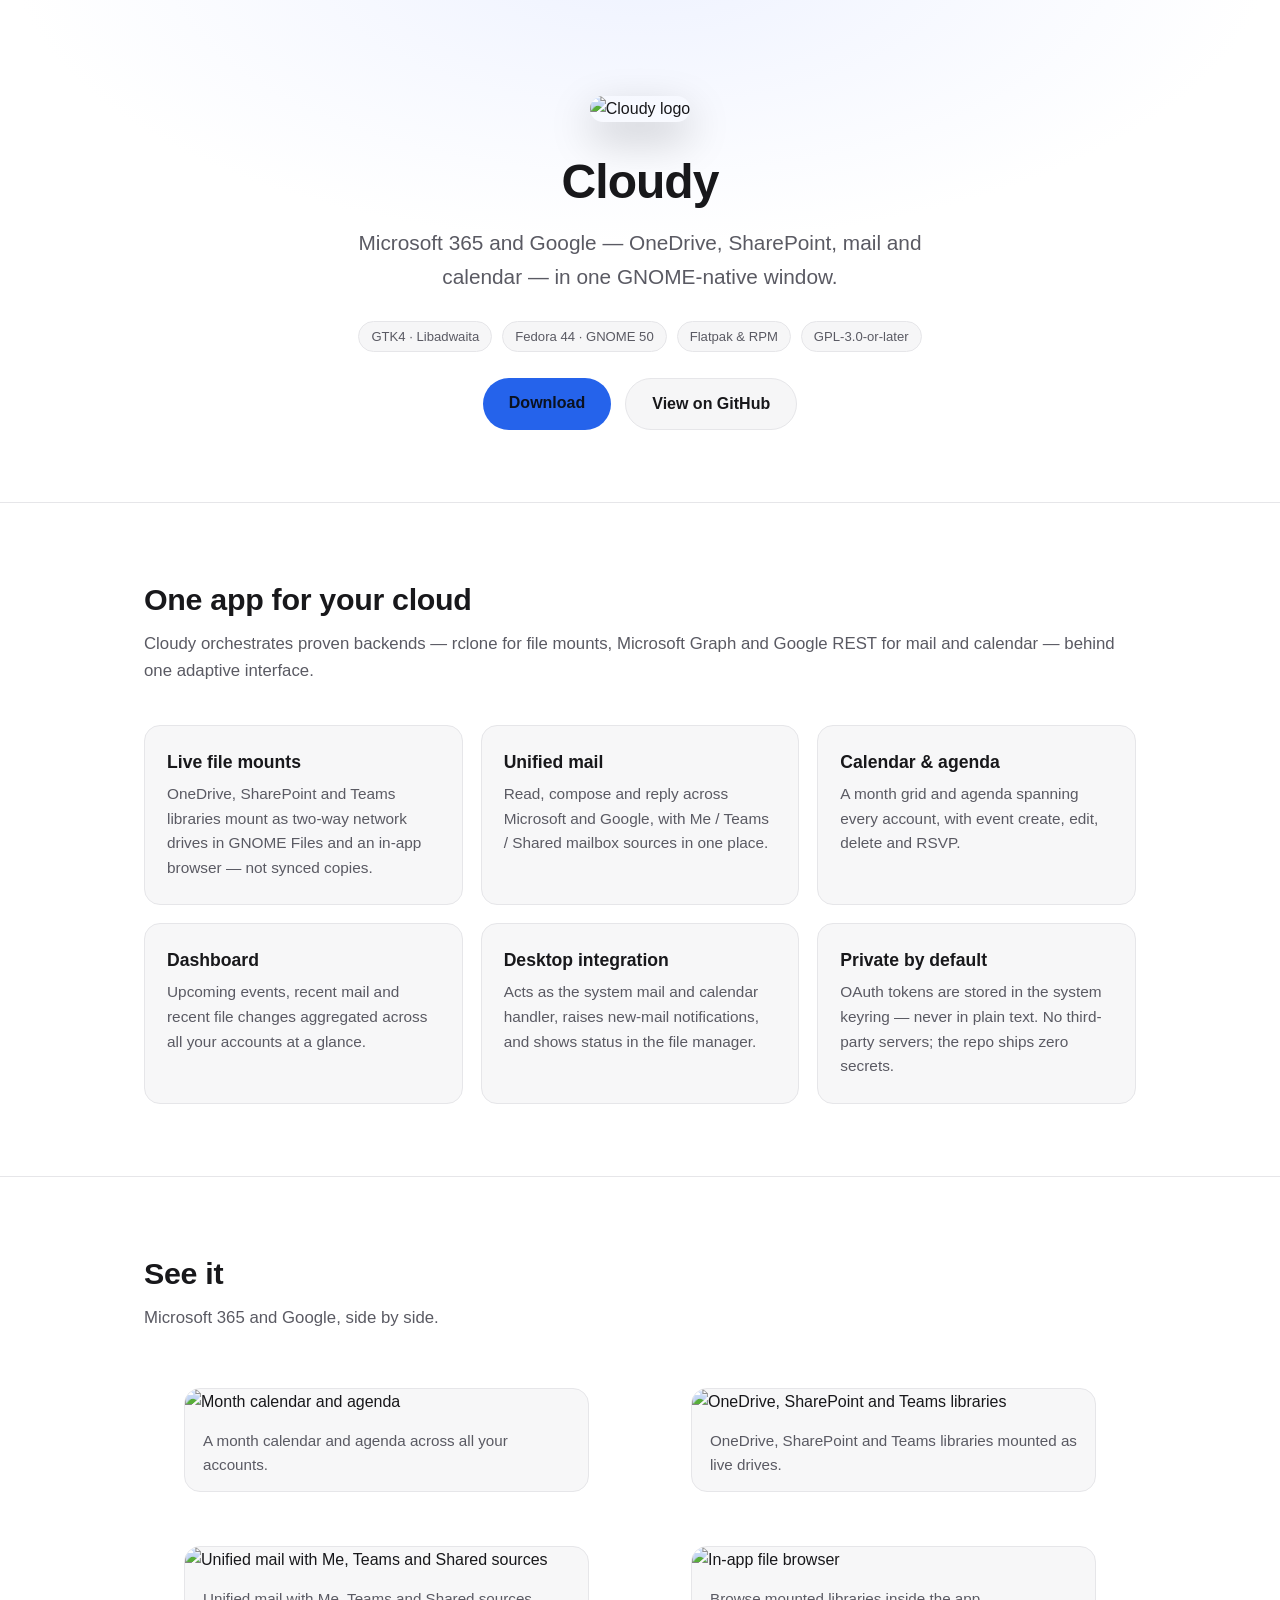
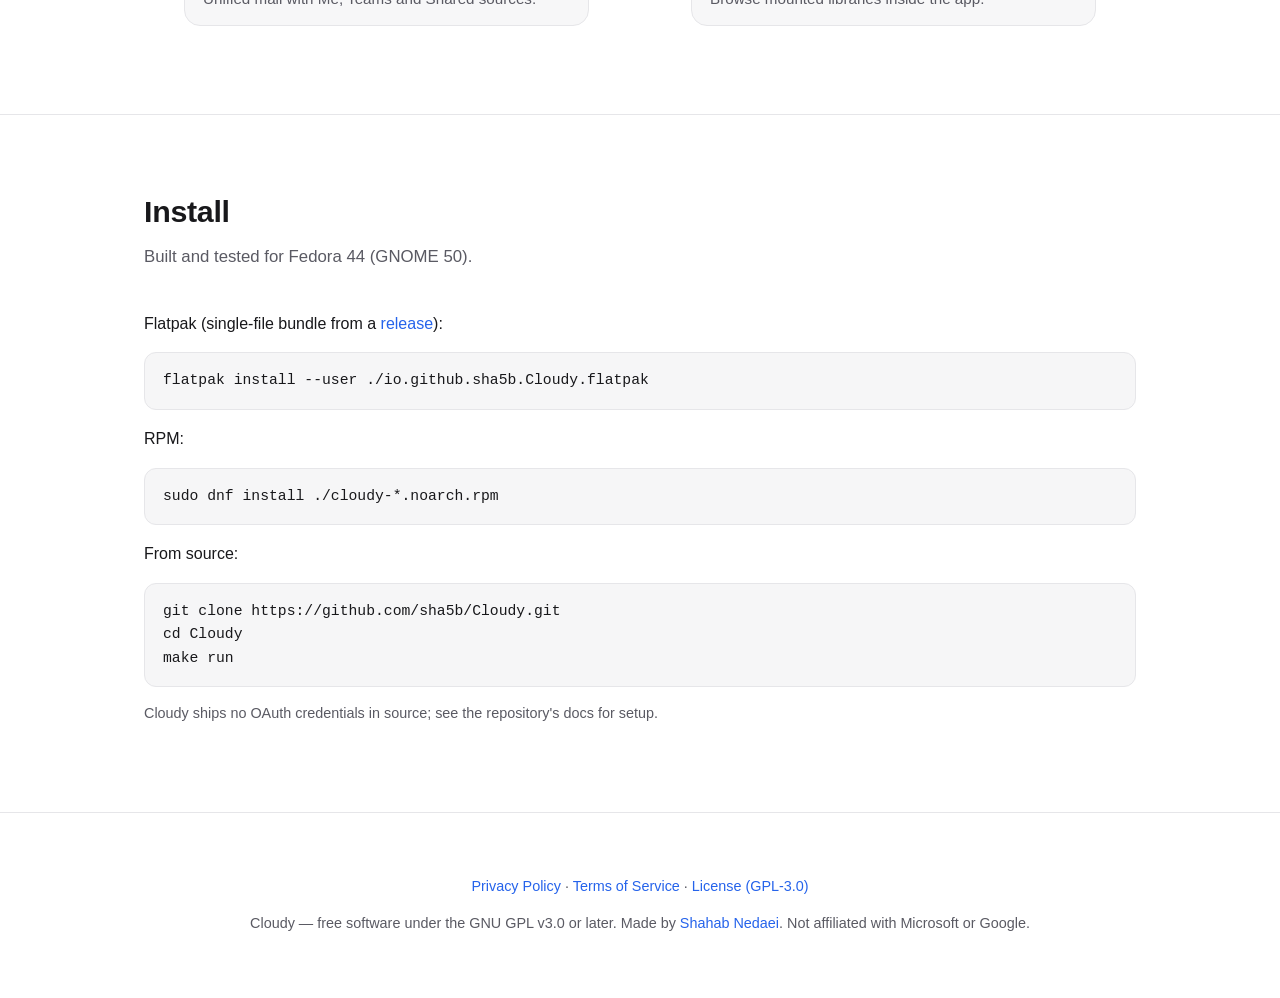
==== docs/index.html @ 413b8b15 "Style Update" ====
<!DOCTYPE html>
<!--
SPDX-License-Identifier: GPL-3.0-or-later
SPDX-FileCopyrightText: 2026 Shahab Nedaei
-->
<html lang="en">
<head>
  <meta charset="UTF-8" />
  <meta name="viewport" content="width=device-width, initial-scale=1.0" />
  <title>Cloudy — OneDrive, SharePoint & unified mail on Linux</title>
  <meta name="description" content="A native GTK4/Libadwaita app bringing Microsoft 365 (OneDrive, SharePoint, Teams, Mail, Calendar) and Google (Gmail, Calendar, Drive) into one GNOME-native window on Fedora." />
  <meta property="og:title" content="Cloudy" />
  <meta property="og:description" content="Microsoft 365 and Google — OneDrive, SharePoint, mail and calendar — in one GNOME-native app." />
  <meta property="og:image" content="https://raw.githubusercontent.com/sha5b/Cloudy/main/docs/assets/og-image.png" />
  <meta property="og:image:width" content="1200" />
  <meta property="og:image:height" content="630" />
  <meta property="og:type" content="website" />
  <meta property="og:url" content="https://sha5b.github.io/Cloudy/" />
  <meta name="twitter:card" content="summary_large_image" />
  <meta name="twitter:title" content="Cloudy" />
  <meta name="twitter:description" content="Microsoft 365 and Google — OneDrive, SharePoint, mail and calendar — in one GNOME-native app." />
  <meta name="twitter:image" content="https://raw.githubusercontent.com/sha5b/Cloudy/main/docs/assets/og-image.png" />
  <link rel="icon" href="assets/favicon.ico" sizes="any" />
  <link rel="icon" type="image/png" href="assets/favicon-32.png" />
  <link rel="stylesheet" href="assets/site.css" />
</head>
<body>

  <header class="hero">
    <img class="logo" src="assets/logo.svg" alt="Cloudy logo" />
    <h1>Cloudy</h1>
    <p class="tagline">Microsoft&nbsp;365 and Google — OneDrive, SharePoint, mail and calendar — in one GNOME-native window.</p>
    <div class="badges">
      <span class="badge">GTK4 · Libadwaita</span>
      <span class="badge">Fedora 44 · GNOME 50</span>
      <span class="badge">Flatpak &amp; RPM</span>
      <span class="badge">GPL-3.0-or-later</span>
    </div>
    <div class="cta">
      <a class="btn primary" href="https://github.com/sha5b/Cloudy/releases">Download</a>
      <a class="btn ghost" href="https://github.com/sha5b/Cloudy">View on GitHub</a>
    </div>
  </header>

  <section id="features">
    <div class="wrap">
      <h2>One app for your cloud</h2>
      <p class="lead">Cloudy orchestrates proven backends — rclone for file mounts, Microsoft&nbsp;Graph and Google&nbsp;REST for mail and calendar — behind one adaptive interface.</p>
      <div class="features">
        <div class="feature">
          <h3>Live file mounts</h3>
          <p>OneDrive, SharePoint and Teams libraries mount as two-way network drives in GNOME Files and an in-app browser — not synced copies.</p>
        </div>
        <div class="feature">
          <h3>Unified mail</h3>
          <p>Read, compose and reply across Microsoft and Google, with Me / Teams / Shared mailbox sources in one place.</p>
        </div>
        <div class="feature">
          <h3>Calendar &amp; agenda</h3>
          <p>A month grid and agenda spanning every account, with event create, edit, delete and RSVP.</p>
        </div>
        <div class="feature">
          <h3>Dashboard</h3>
          <p>Upcoming events, recent mail and recent file changes aggregated across all your accounts at a glance.</p>
        </div>
        <div class="feature">
          <h3>Desktop integration</h3>
          <p>Acts as the system mail and calendar handler, raises new-mail notifications, and shows status in the file manager.</p>
        </div>
        <div class="feature">
          <h3>Private by default</h3>
          <p>OAuth tokens are stored in the system keyring — never in plain text. No third-party servers; the repo ships zero secrets.</p>
        </div>
      </div>
    </div>
  </section>

  <section id="screenshots">
    <div class="wrap">
      <h2>See it</h2>
      <p class="lead">Microsoft&nbsp;365 and Google, side by side.</p>
      <div class="shots">
        <figure class="shot">
          <img src="assets/calendar.png" alt="Month calendar and agenda" loading="lazy" />
          <figcaption>A month calendar and agenda across all your accounts.</figcaption>
        </figure>
        <figure class="shot">
          <img src="assets/files-libraries.png" alt="OneDrive, SharePoint and Teams libraries" loading="lazy" />
          <figcaption>OneDrive, SharePoint and Teams libraries mounted as live drives.</figcaption>
        </figure>
        <figure class="shot">
          <img src="assets/mail.png" alt="Unified mail with Me, Teams and Shared sources" loading="lazy" />
          <figcaption>Unified mail with Me, Teams and Shared sources.</figcaption>
        </figure>
        <figure class="shot">
          <img src="assets/files-browser.png" alt="In-app file browser" loading="lazy" />
          <figcaption>Browse mounted libraries inside the app.</figcaption>
        </figure>
      </div>
    </div>
  </section>

  <section id="install" class="install">
    <div class="wrap">
      <h2>Install</h2>
      <p class="lead">Built and tested for Fedora&nbsp;44 (GNOME&nbsp;50).</p>
      <p>Flatpak (single-file bundle from a <a href="https://github.com/sha5b/Cloudy/releases">release</a>):</p>
      <pre>flatpak install --user ./io.github.sha5b.Cloudy.flatpak</pre>
      <p>RPM:</p>
      <pre>sudo dnf install ./cloudy-*.noarch.rpm</pre>
      <p>From source:</p>
      <pre>git clone https://github.com/sha5b/Cloudy.git
cd Cloudy
make run</pre>
      <p class="note">Cloudy ships no OAuth credentials in source; see the repository's docs for setup.</p>
    </div>
  </section>

  <footer>
    <p>
      <a href="privacy.html">Privacy Policy</a> ·
      <a href="terms.html">Terms of Service</a> ·
      <a href="https://github.com/sha5b/Cloudy/blob/main/COPYING">License (GPL-3.0)</a>
    </p>
    <p>Cloudy — free software under the GNU GPL v3.0 or later.
      Made by <a href="https://github.com/sha5b">Shahab Nedaei</a>.
      Not affiliated with Microsoft or Google.</p>
  </footer>

</body>
</html>
---- docs/assets/site.css ----
/* SPDX-License-Identifier: GPL-3.0-or-later
 * SPDX-FileCopyrightText: 2026 Shahab Nedaei
 * Cloudy project page styles. */

:root {
  --bg: #ffffff;
  --bg-2: #f6f6f7;
  --card: #f7f7f8;
  --line: #e6e6e9;
  --fg: #18181b;
  --fg-dim: #5a5a63;
  --accent: #2563eb;
  --radius: 16px;
  --maxw: 1040px;
}

* { box-sizing: border-box; }

html { scroll-behavior: smooth; }

body {
  margin: 0;
  background: var(--bg);
  color: var(--fg);
  font-family: -apple-system, "Inter", "Cantarell", "Segoe UI", Roboto, sans-serif;
  line-height: 1.6;
  -webkit-font-smoothing: antialiased;
}

a { color: var(--accent); text-decoration: none; }
a:hover { text-decoration: underline; }

.wrap { max-width: var(--maxw); margin: 0 auto; padding: 0 24px; }

/* Hero */
.hero {
  text-align: center;
  padding: 96px 24px 72px;
  background: radial-gradient(900px 420px at 50% -10%, #eef2ff 0%, var(--bg) 70%);
  border-bottom: 1px solid var(--line);
}
.hero img.logo {
  width: 132px; height: 132px;
  border-radius: 28px;
  box-shadow: 0 16px 44px rgba(0,0,0,.22);
}
.hero h1 { font-size: 3rem; margin: 22px 0 6px; letter-spacing: -0.02em; }
.hero .tagline { font-size: 1.3rem; color: var(--fg-dim); margin: 0 auto 28px; max-width: 640px; }

.badges { display: flex; gap: 10px; justify-content: center; flex-wrap: wrap; margin-bottom: 26px; }
.badge {
  font-size: .82rem; color: var(--fg-dim);
  border: 1px solid var(--line); border-radius: 999px;
  padding: 4px 12px; background: var(--bg-2);
}

.cta { display: flex; gap: 14px; justify-content: center; flex-wrap: wrap; }
.btn {
  display: inline-block; padding: 12px 26px; border-radius: 999px;
  font-weight: 600; font-size: 1rem;
}
.btn.primary { background: var(--accent); color: #0b1220; }
.btn.primary:hover { filter: brightness(1.08); text-decoration: none; }
.btn.ghost { border: 1px solid var(--line); color: var(--fg); background: var(--bg-2); }
.btn.ghost:hover { border-color: var(--accent); text-decoration: none; }

/* Sections */
section { padding: 72px 0; border-bottom: 1px solid var(--line); }
section h2 { font-size: 1.9rem; margin: 0 0 8px; letter-spacing: -0.01em; }
section .lead { color: var(--fg-dim); margin: 0 0 40px; font-size: 1.05rem; }

/* Features */
.features { display: grid; grid-template-columns: repeat(auto-fit, minmax(260px, 1fr)); gap: 18px; }
.feature {
  background: var(--card); border: 1px solid var(--line);
  border-radius: var(--radius); padding: 22px 22px 24px;
}
.feature h3 { margin: 0 0 6px; font-size: 1.1rem; }
.feature p { margin: 0; color: var(--fg-dim); font-size: .96rem; }

/* Screenshots */
.shots { display: grid; grid-template-columns: 1fr 1fr; gap: 22px; }
.shot { background: var(--card); border: 1px solid var(--line); border-radius: var(--radius); overflow: hidden; }
.shot img { display: block; width: 100%; height: auto; }
.shot figcaption { padding: 14px 18px; color: var(--fg-dim); font-size: .95rem; }
@media (max-width: 720px) { .shots { grid-template-columns: 1fr; } .hero h1 { font-size: 2.3rem; } }

/* Install */
.install pre {
  background: var(--bg-2); border: 1px solid var(--line); border-radius: 12px;
  padding: 16px 18px; overflow-x: auto; color: #18181b; font-size: .92rem;
  font-family: "JetBrains Mono", "Fira Code", ui-monospace, SFMono-Regular, monospace;
}
.note { color: var(--fg-dim); font-size: .9rem; }

footer { text-align: center; color: var(--fg-dim); padding: 48px 24px; font-size: .9rem; }
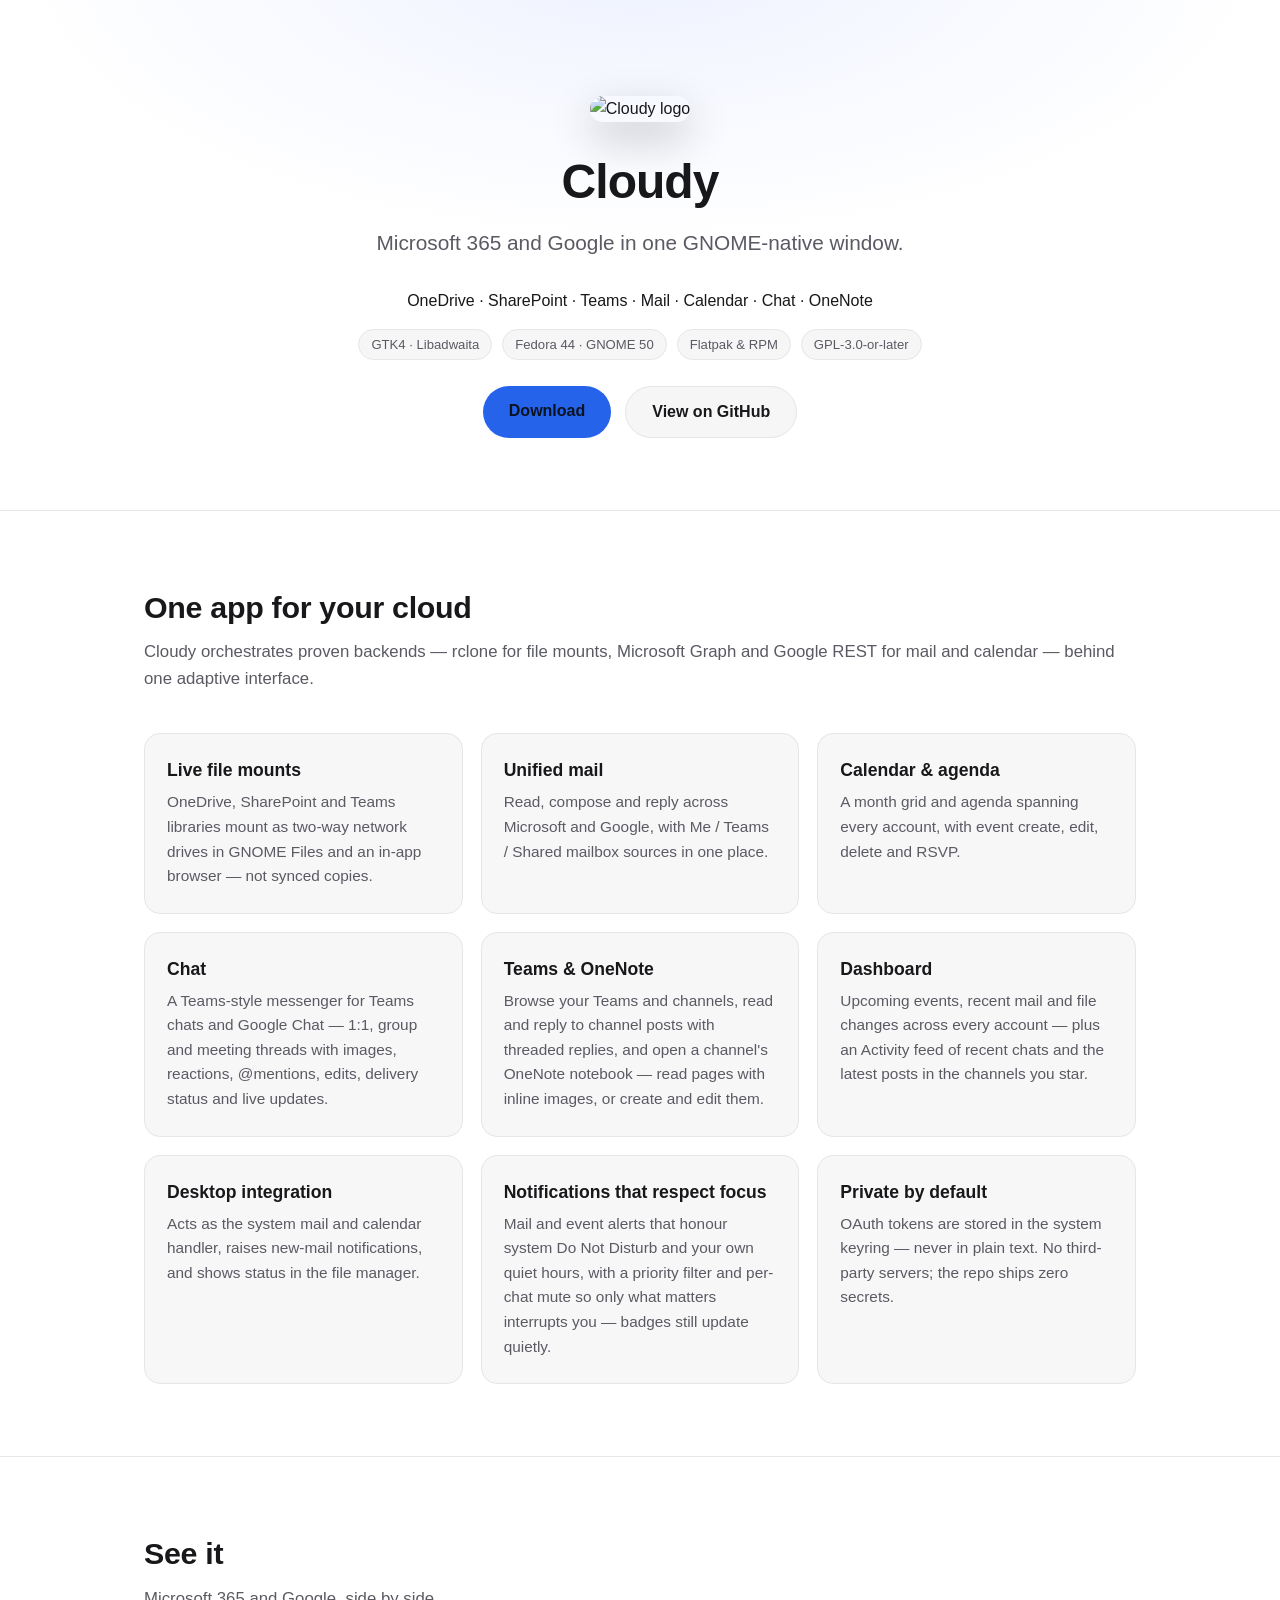
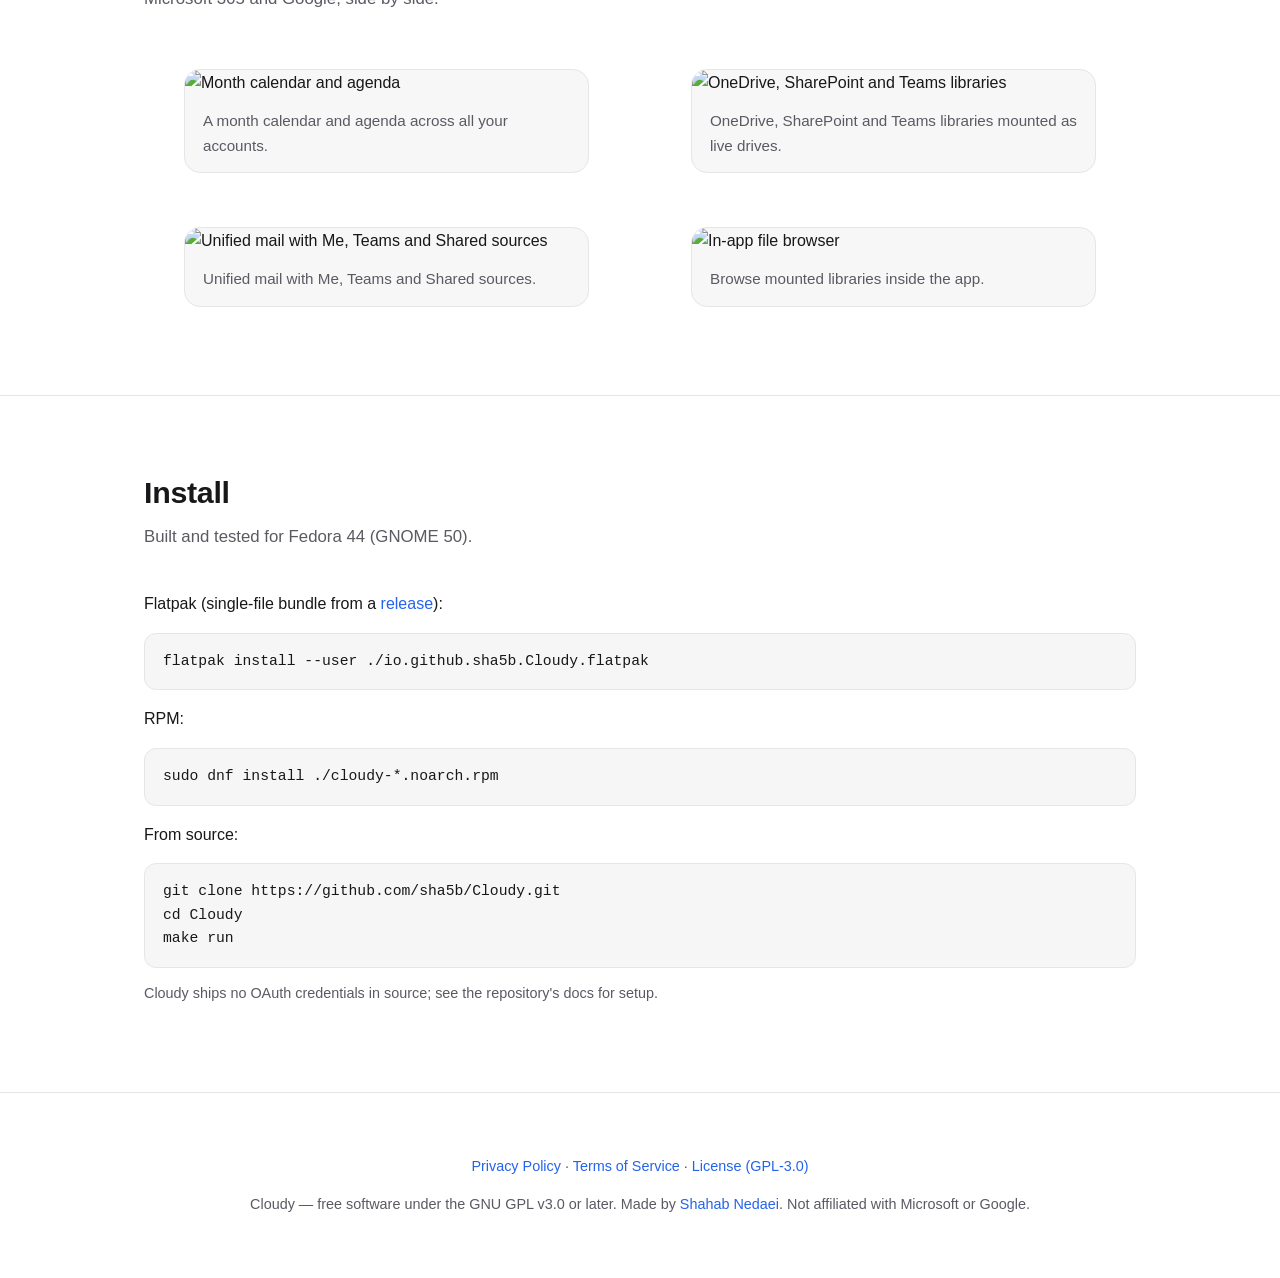
==== commit 5ad857cc: "feat: add mute and pin functionality for chats and channels - Implemented mute and pin features in C" ====
--- a/docs/index.html
+++ b/docs/index.html
@@ -8,7 +8,7 @@
   <meta charset="UTF-8" />
   <meta name="viewport" content="width=device-width, initial-scale=1.0" />
   <title>Cloudy — OneDrive, SharePoint & unified mail on Linux</title>
-  <meta name="description" content="A native GTK4/Libadwaita app bringing Microsoft 365 (OneDrive, SharePoint, Teams, Mail, Calendar) and Google (Gmail, Calendar, Drive) into one GNOME-native window on Fedora." />
+  <meta name="description" content="A native GTK4/Libadwaita app bringing Microsoft 365 (OneDrive, SharePoint, Teams, Mail, Calendar, Chat) and Google (Gmail, Calendar, Drive, Chat) into one GNOME-native window on Fedora." />
   <meta property="og:title" content="Cloudy" />
   <meta property="og:description" content="Microsoft 365 and Google — OneDrive, SharePoint, mail and calendar — in one GNOME-native app." />
   <meta property="og:image" content="https://raw.githubusercontent.com/sha5b/Cloudy/main/docs/assets/og-image.png" />
@@ -29,7 +29,8 @@
   <header class="hero">
     <img class="logo" src="assets/logo.svg" alt="Cloudy logo" />
     <h1>Cloudy</h1>
-    <p class="tagline">Microsoft&nbsp;365 and Google — OneDrive, SharePoint, mail and calendar — in one GNOME-native window.</p>
+    <p class="tagline">Microsoft&nbsp;365 and Google in one GNOME-native window.</p>
+    <p class="subtagline">OneDrive · SharePoint · Teams · Mail · Calendar · Chat · OneNote</p>
     <div class="badges">
       <span class="badge">GTK4 · Libadwaita</span>
       <span class="badge">Fedora 44 · GNOME 50</span>
@@ -60,12 +61,24 @@
           <p>A month grid and agenda spanning every account, with event create, edit, delete and RSVP.</p>
         </div>
         <div class="feature">
+          <h3>Chat</h3>
+          <p>A Teams-style messenger for Teams chats and Google Chat — 1:1, group and meeting threads with images, reactions, @mentions, edits, delivery status and live updates.</p>
+        </div>
+        <div class="feature">
+          <h3>Teams &amp; OneNote</h3>
+          <p>Browse your Teams and channels, read and reply to channel posts with threaded replies, and open a channel's OneNote notebook — read pages with inline images, or create and edit them.</p>
+        </div>
+        <div class="feature">
           <h3>Dashboard</h3>
-          <p>Upcoming events, recent mail and recent file changes aggregated across all your accounts at a glance.</p>
+          <p>Upcoming events, recent mail and file changes across every account — plus an Activity feed of recent chats and the latest posts in the channels you star.</p>
         </div>
         <div class="feature">
           <h3>Desktop integration</h3>
           <p>Acts as the system mail and calendar handler, raises new-mail notifications, and shows status in the file manager.</p>
+        </div>
+        <div class="feature">
+          <h3>Notifications that respect focus</h3>
+          <p>Mail and event alerts that honour system Do&nbsp;Not&nbsp;Disturb and your own quiet hours, with a priority filter and per-chat mute so only what matters interrupts you — badges still update quietly.</p>
         </div>
         <div class="feature">
           <h3>Private by default</h3>
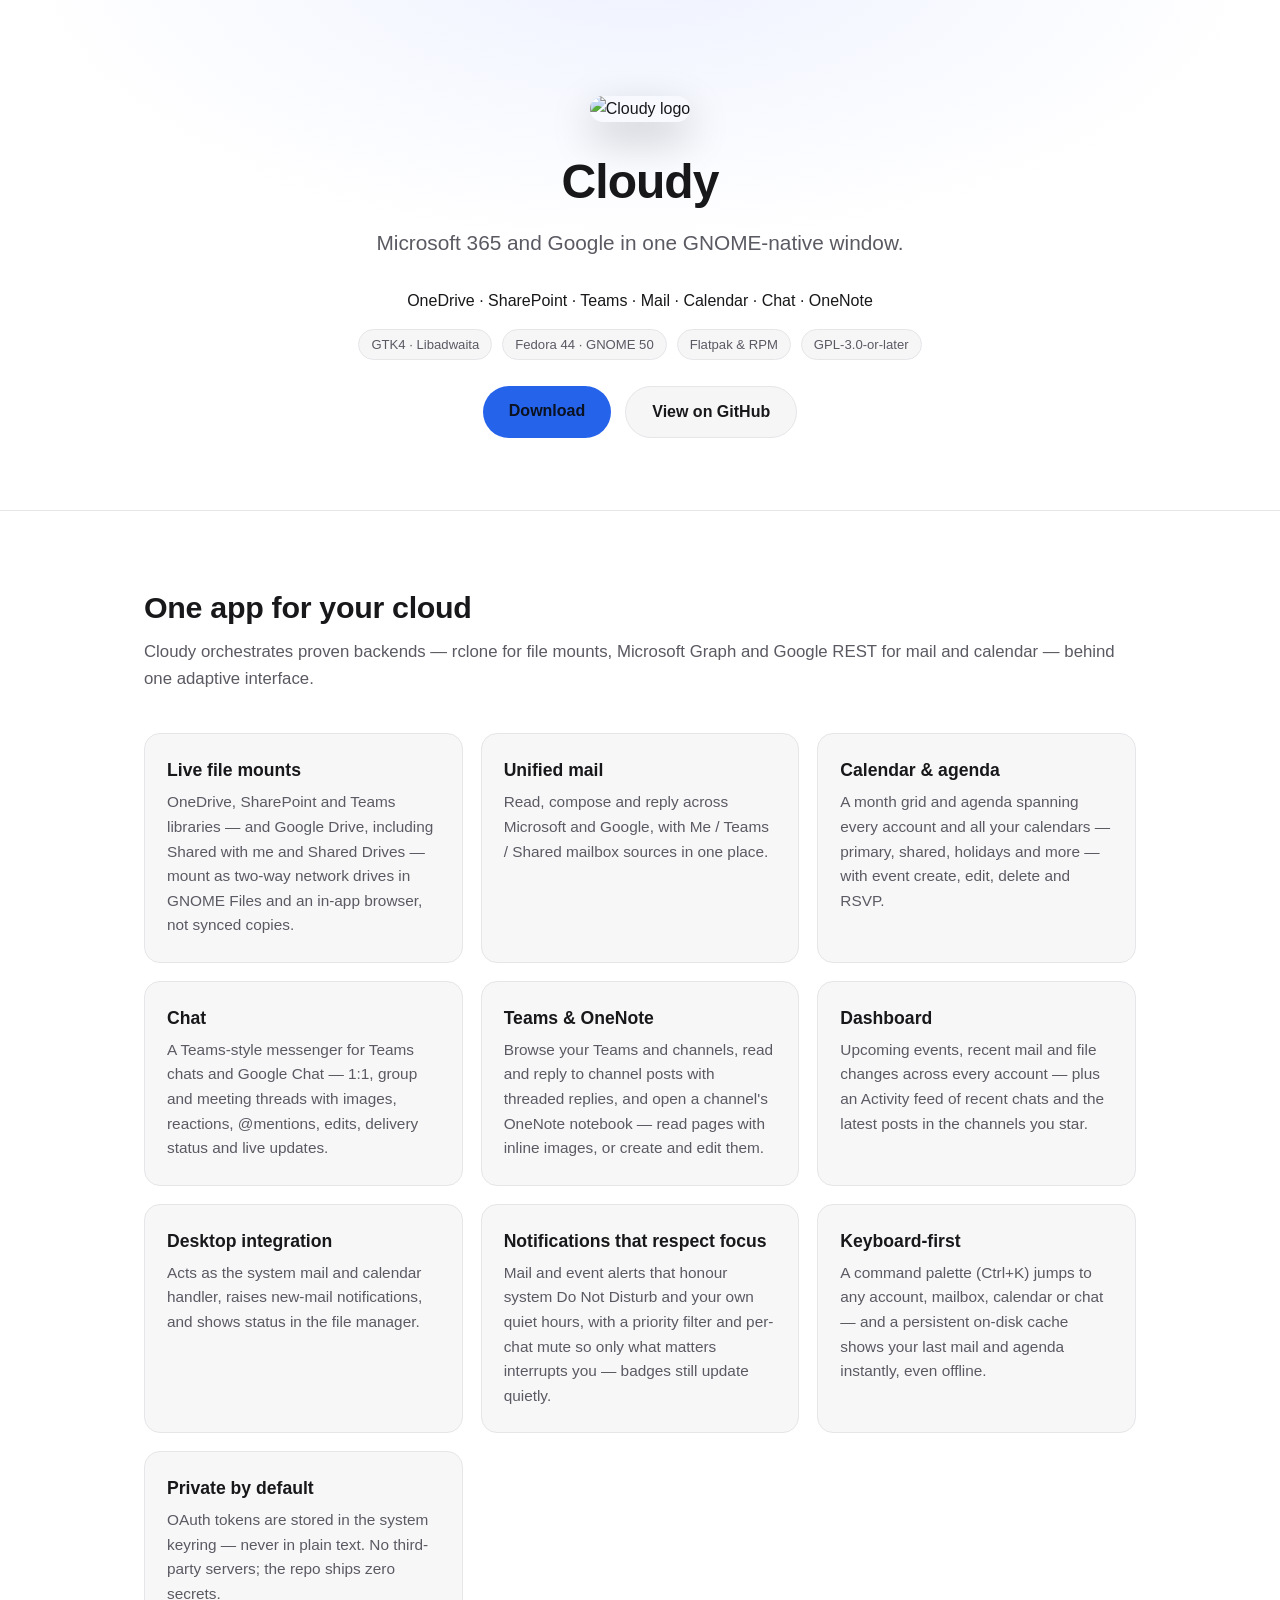
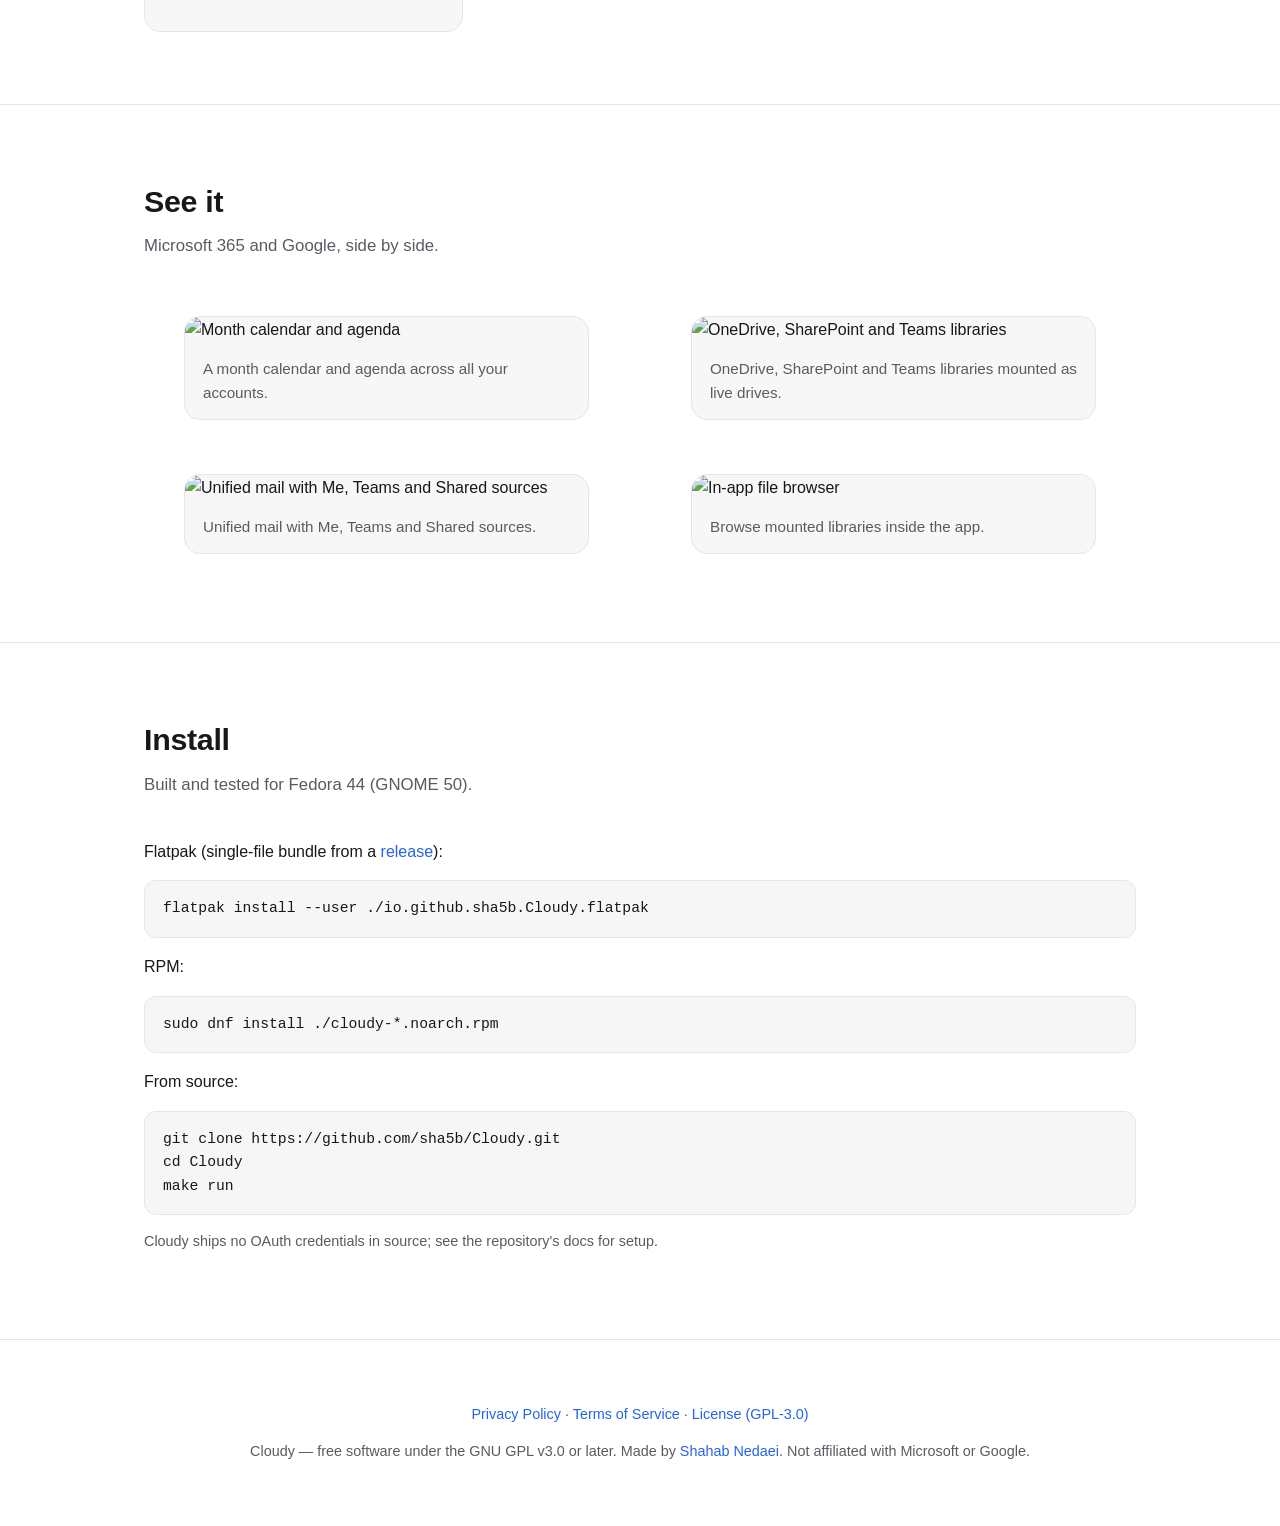
==== commit 90034c28: "feat: enhance notification preferences and add command palette - Updated notification preferences to" ====
--- a/docs/index.html
+++ b/docs/index.html
@@ -50,7 +50,7 @@
       <div class="features">
         <div class="feature">
           <h3>Live file mounts</h3>
-          <p>OneDrive, SharePoint and Teams libraries mount as two-way network drives in GNOME Files and an in-app browser — not synced copies.</p>
+          <p>OneDrive, SharePoint and Teams libraries — and Google Drive, including Shared with me and Shared Drives — mount as two-way network drives in GNOME Files and an in-app browser, not synced copies.</p>
         </div>
         <div class="feature">
           <h3>Unified mail</h3>
@@ -58,7 +58,7 @@
         </div>
         <div class="feature">
           <h3>Calendar &amp; agenda</h3>
-          <p>A month grid and agenda spanning every account, with event create, edit, delete and RSVP.</p>
+          <p>A month grid and agenda spanning every account and all your calendars — primary, shared, holidays and more — with event create, edit, delete and RSVP.</p>
         </div>
         <div class="feature">
           <h3>Chat</h3>
@@ -79,6 +79,10 @@
         <div class="feature">
           <h3>Notifications that respect focus</h3>
           <p>Mail and event alerts that honour system Do&nbsp;Not&nbsp;Disturb and your own quiet hours, with a priority filter and per-chat mute so only what matters interrupts you — badges still update quietly.</p>
+        </div>
+        <div class="feature">
+          <h3>Keyboard-first</h3>
+          <p>A command palette (Ctrl+K) jumps to any account, mailbox, calendar or chat — and a persistent on-disk cache shows your last mail and agenda instantly, even offline.</p>
         </div>
         <div class="feature">
           <h3>Private by default</h3>
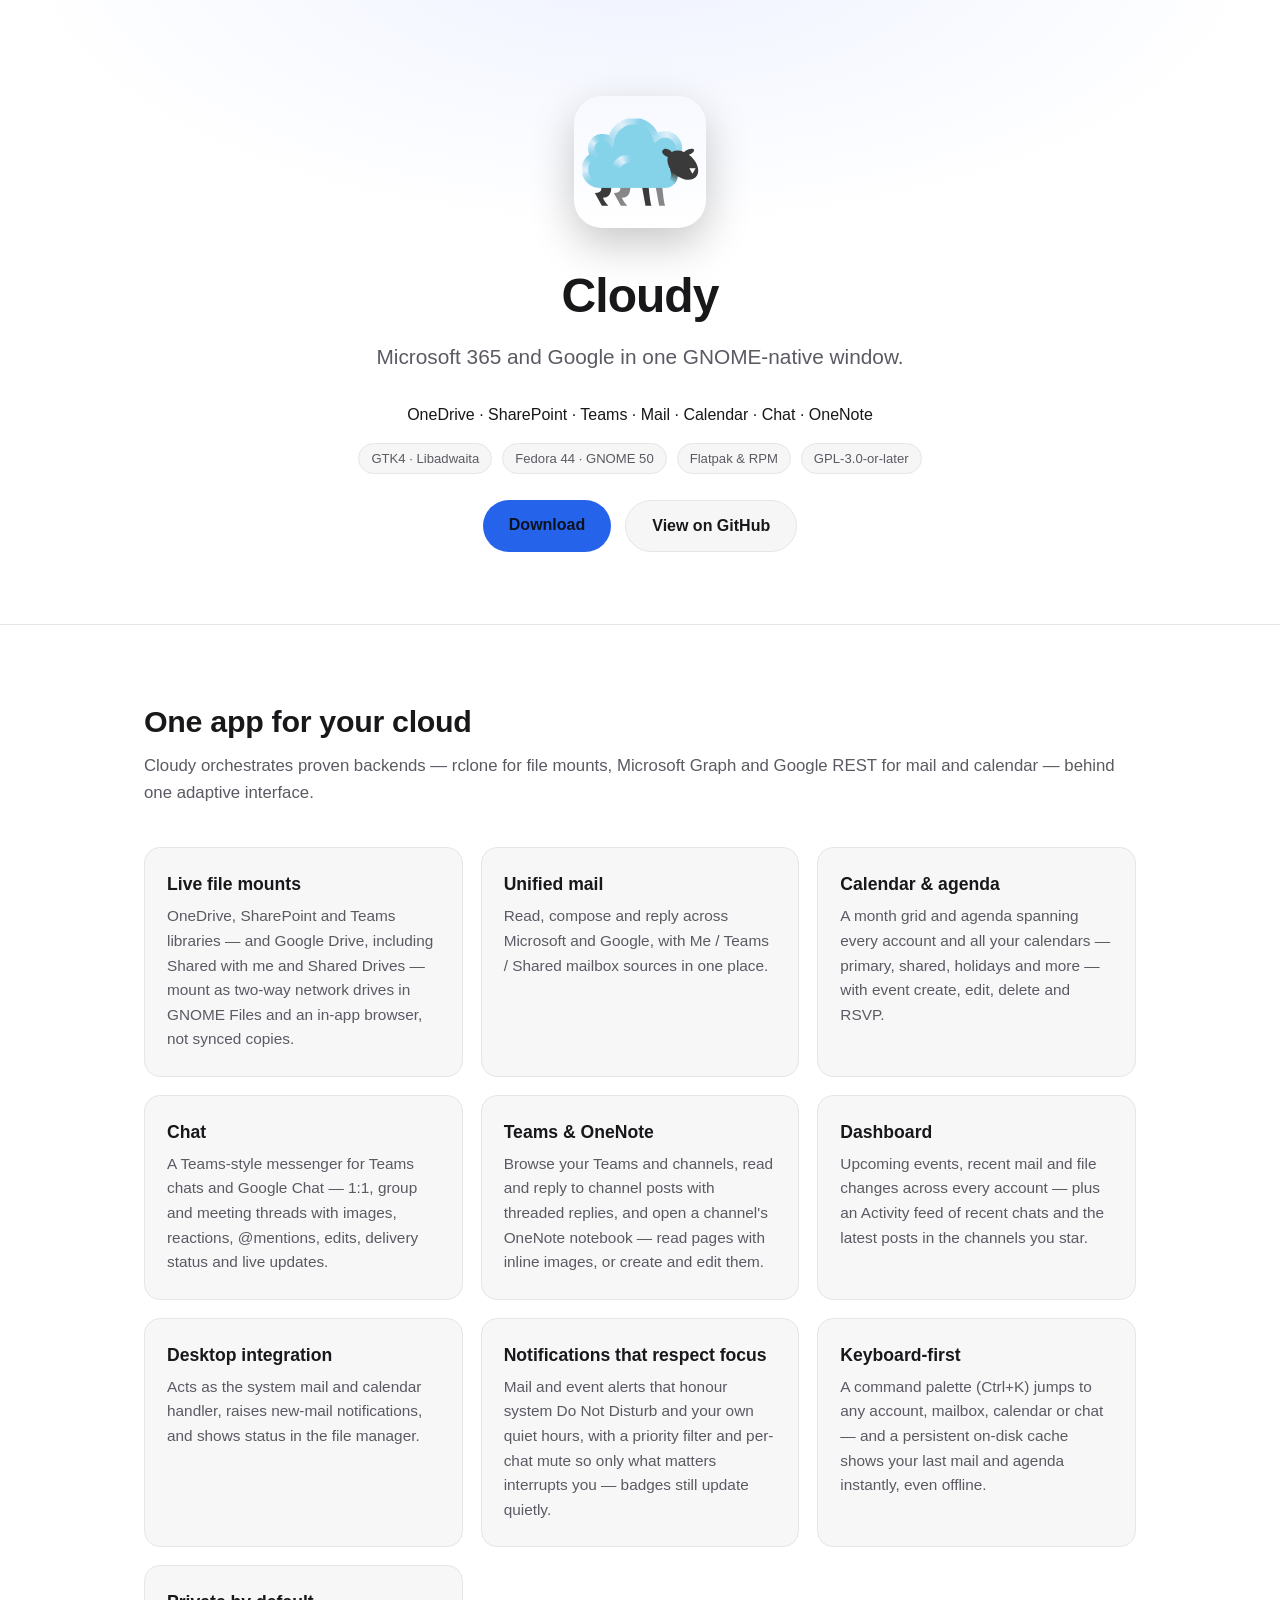
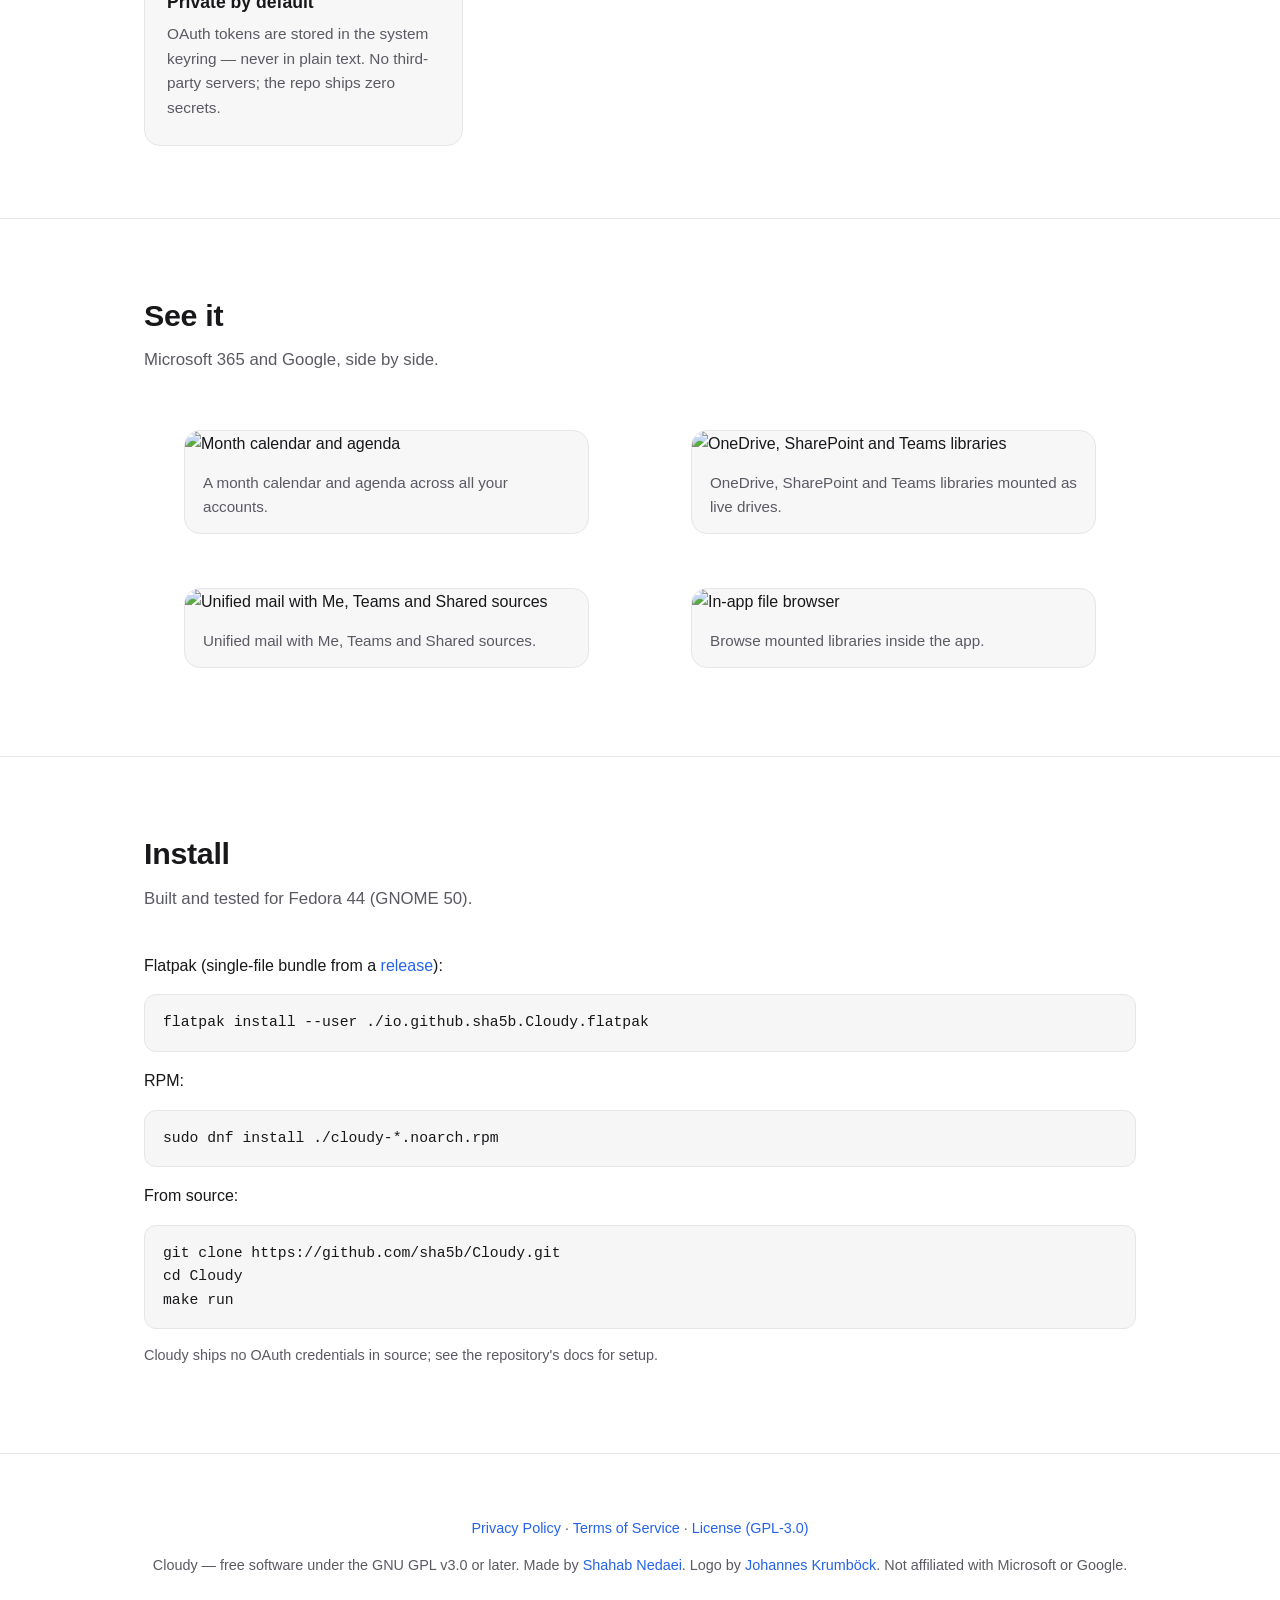
==== commit 2db69675: "Website: new logo assets (logo.svg, favicons, og-image) + designer credit Co-Authored-By: Claude Fab" ====
--- a/docs/index.html
+++ b/docs/index.html
@@ -141,6 +141,7 @@
     </p>
     <p>Cloudy — free software under the GNU GPL v3.0 or later.
       Made by <a href="https://github.com/sha5b">Shahab Nedaei</a>.
+      Logo by <a href="https://krumboeck.xyz/">Johannes Krumböck</a>.
       Not affiliated with Microsoft or Google.</p>
   </footer>
 
